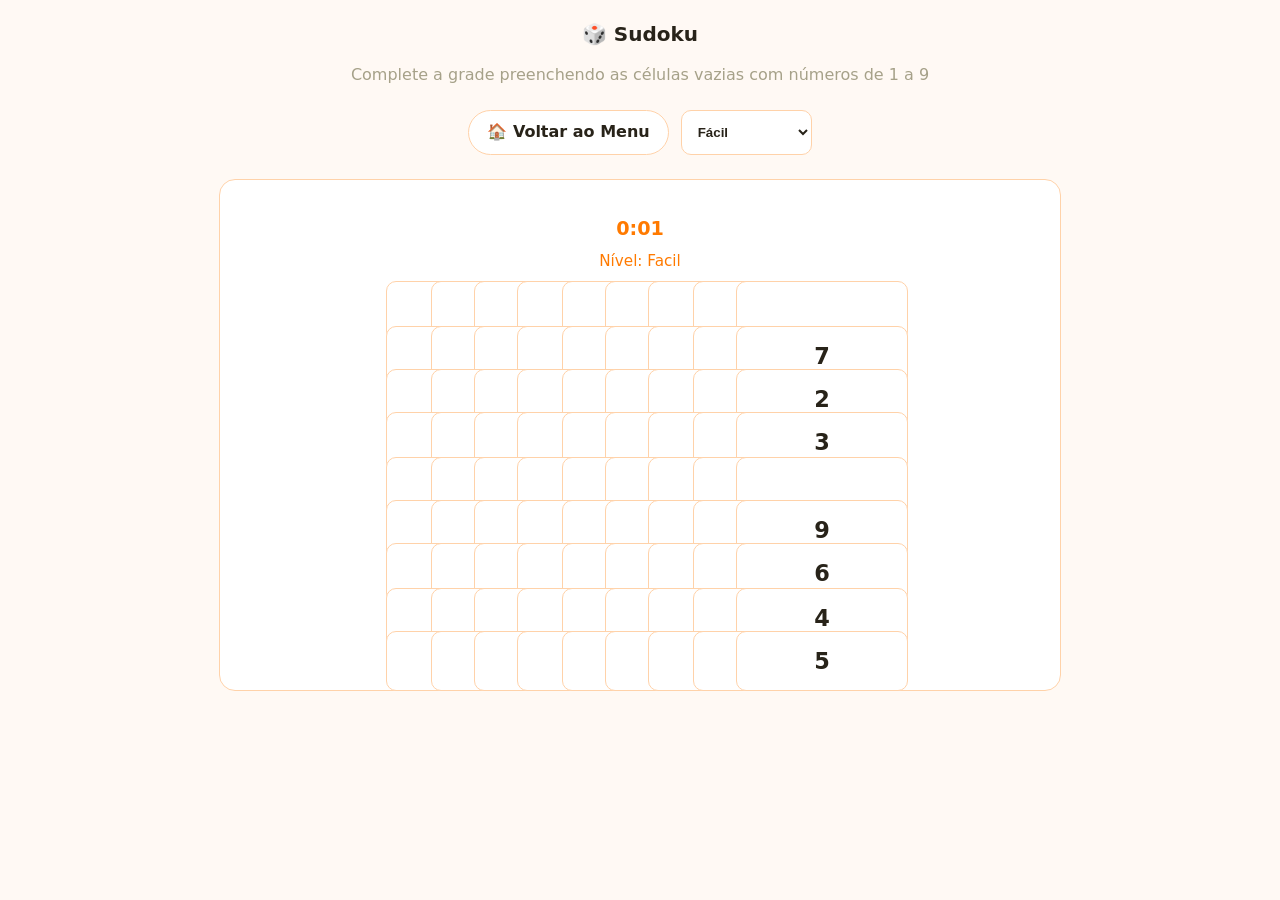
==== desafios.html @ 533d7e2a "Corrige Sudoku - grade agora aparece corretamente - Grade do Sudoku aparecendo agora - Inputs de pre" ====
<!DOCTYPE html>
<html lang="pt-BR">
<head>
<meta charset="utf-8">
<meta name="viewport" content="width=device-width, initial-scale=1, viewport-fit=cover">
<meta name="description" content="Desafios Supera: Sudoku.">
<link rel="icon" href="data:image/svg+xml,%3Csvg xmlns='http://www.w3.org/2000/svg' viewBox='0 0 100 100'%3E%3Ctext y='.9em' font-size='90'%3E%F0%9F%A7%AE%3C/text%3E%3C/svg%3E">
<title>Desafios Supera - Sudoku</title>
<link rel="stylesheet" href="css/style.css">
<style>
body { padding: 20px 10px; background: var(--bg); }
.header { max-width: 800px; margin: 0 auto 24px; text-align: center; }
.header h1 { margin-bottom: 8px; color: var(--ink); }
.header p { color: var(--mut); }
.nav-top { display:flex; justify-content:center; gap:12px; margin-bottom:24px; flex-wrap:wrap; }
.nav-top a, .nav-top button { padding:10px 18px; border-radius:999px; border:1px solid var(--line); background:var(--card); color:var(--ink); cursor:pointer; transition:all .2s; font-weight:600; text-decoration:none; }
.nav-top a.on, .nav-top button.on { background:var(--acc); color:#fff; border-color:var(--acc); box-shadow:0 4px 12px rgba(255,122,0,0.2); }
#desafio-container { max-width: 800px; margin: 0 auto; background:var(--card); border:1px solid var(--line); border-radius:16px; padding:20px; min-height:400px; position:relative; }
.sudoku-grid { display:grid; grid-template-columns:repeat(9, 1fr); gap:1px; background:var(--line); border:2px solid var(--line); margin:0 auto; width:378px; height:378px; }
.sudoku-cell { background:var(--card); display:flex; align-items:center; justify-content:center; }
.sudoku-cell.row-thick { border-bottom:2px solid var(--line); }
.sudoku-cell.col-thick { border-right:2px solid var(--line); }
.sudoku-cell:last-child { border:none; }
.sudoku-input { width:100%; height:100%; text-align:center; font-size:1.4rem; border:none; background:transparent; color:var(--ink); font-weight:700; outline:none; padding:0; margin:0; }
.sudoku-input:focus { background:rgba(255,122,0,0.1); }
.sudoku-input.correct { background:rgba(31,122,62,0.1); color:#1f7a3e; }
.sudoku-input.error { background:rgba(255,0,110,0.15); color:#ff006e; }
.desafio-controls { text-align:center; margin:20px 0; }
.desafio-controls .btn { margin:4px; }
.desafio-status { text-align:center; margin:16px 0; }
.desafio-msg { display:block; margin-top:8px; font-size:0.95rem; }
select { padding:8px 12px; border-radius:10px; border:1px solid var(--line); background:var(--card); color:var(--ink); font-weight:600; }
</style>
</head>
<body>
<div class="header">
  <h1>🎲 Sudoku</h1>
  <p>Complete a grade preenchendo as células vazias com números de 1 a 9</p>
</div>

<div class="nav-top">
  <a href="index.html" style="padding:10px 18px; border-radius:999px; border:1px solid var(--line); background:var(--card); color:var(--ink); text-decoration:none; font-weight:600;">🏠 Voltar ao Menu</a>
  <select id="sd-nivel-seletor">
    <option value="facil">Fácil</option>
    <option value="intermediario">Intermediário</option>
    <option value="dificil">Difícil</option>
    <option value="avancado">Avançado</option>
    <option value="expert">Expert</option>
  </select>
</div>

<div id="desafio-container">
  <div class="desafio-status">
    <span id="sd-tempo" style="font-size:1.2rem; font-weight:700; color:var(--acc);">0:00</span>
    <span id="sd-msg" class="desafio-msg" style="display:block; margin-top:8px;"></span>
  </div>
  <div id="sudoku-grid" class="sudoku-grid" style="display:none;"></div>
  <div class="desafio-controls" style="display:none;">
    <button class="btn" id="sd-verificar">✅ Verificar</button>
    <button class="btn" id="sd-dica">💡 Dica</button>
    <button class="btn" id="sd-reiniciar">🔄 Reiniciar</button>
  </div>
</div>

<script src="js/helpers.js"></script>
<script src="js/sudoku.js"></script>
<script>
(function() {
  const GRID_SIZE = 9;
  const CELL_SIZE = 42;
  const BOARD_SIZE = GRID_SIZE * CELL_SIZE;

  let currentGrid = [];
  let solutionGrid = [];
  let startTime = 0;
  let timerInterval = 0;
  let level = 'facil';
  let cells = [];

  function formatTime(seconds) {
    const m = Math.floor(seconds / 60);
    const s = seconds % 60;
    return m + ':' + s.toString().padStart(2, '0');
  }

  function startTimer() {
    startTime = Date.now();
    if (timerInterval) clearInterval(timerInterval);
    timerInterval = setInterval(() => {
      const elapsed = Math.floor((Date.now() - startTime) / 1000);
      document.getElementById('sd-tempo').textContent = formatTime(elapsed);
    }, 1000);
  }

  function stopTimer() {
    if (timerInterval) clearInterval(timerInterval);
  }

  function createGrid() {
    const container = document.getElementById('sudoku-grid');
    container.innerHTML = '';
    container.style.display = 'grid';

    for (let r = 0; r < GRID_SIZE; r++) {
      for (let c = 0; c < GRID_SIZE; c++) {
        const cell = document.createElement('div');
        cell.className = 'sudoku-cell' + (r % 3 === 0 ? ' row-thick' : '') + (c % 3 === 0 ? ' col-thick' : '');
        cell.style.width = CELL_SIZE + 'px';
        cell.style.height = CELL_SIZE + 'px';

        const input = document.createElement('input');
        input.type = 'text';
        input.maxLength = 1;
        input.inputMode = 'numeric';
        input.className = 'sudoku-input';
        input.dataset.row = r;
        input.dataset.col = c;

        input.addEventListener('input', function() {
          this.value = this.value.replace(/[^1-9]/g, '');
        });

        cell.appendChild(input);
        container.appendChild(cell);
        cells.push({ row: r, col: c, input, el: cell });
      }
    }
  }

  function newGame(nivel) {
    level = nivel;
    stopTimer();
    document.getElementById('sd-tempo').textContent = '0:00';
    document.getElementById('sd-msg').textContent = '';
    document.getElementById('sd-msg').style.color = 'var(--ink)';

    const puzzle = SudokuGenerator.generateSudoku(nivel);
    currentGrid = puzzle.grid;
    solutionGrid = puzzle.solution;

    cells = [];
    createGrid();
    startTimer();

    cells.forEach(cell => {
      const val = currentGrid[cell.row][cell.col];
      cell.input.value = val || '';
      cell.input.disabled = !!val;
      cell.input.classList.remove('error', 'correct');
    });

    document.getElementById('sd-msg').textContent = 'Nível: ' + nivel.charAt(0).toUpperCase() + nivel.slice(1);
    document.getElementById('sd-msg').style.color = 'var(--acc)';
  }

  function verify() {
    let emptyCount = 0;
    let errors = 0;
    let correct = 0;

    cells.forEach(cell => {
      const val = cell.input.value;
      if (!val) {
        emptyCount++;
        cell.input.classList.remove('error', 'correct');
        return;
      }

      const num = parseInt(val, 10);
      if (num < 1 || num > 9) {
        cell.input.classList.add('error');
        cell.input.classList.remove('correct');
        errors++;
        return;
      }

      if (num === solutionGrid[cell.row][cell.col]) {
        cell.input.classList.add('correct');
        cell.input.classList.remove('error');
        correct++;
      } else {
        cell.input.classList.add('error');
        cell.input.classList.remove('correct');
        errors++;
      }
    });

    if (emptyCount === 0 && errors === 0) {
      stopTimer();
      document.getElementById('sd-msg').textContent = '🎉 Parabéns! Você completou o Sudoku em ' + document.getElementById('sd-tempo').textContent + '!';
      document.getElementById('sd-msg').style.color = '#1f7a3e';
    } else if (errors > 0) {
      document.getElementById('sd-msg').textContent = errors + ' erro(s) encontrado(s). Continue tentando!';
      document.getElementById('sd-msg').style.color = '#ff006e';
    } else {
      document.getElementById('sd-msg').textContent = 'Ainda faltam ' + emptyCount + ' número(s).';
      document.getElementById('sd-msg').style.color = 'var(--acc)';
    }
  }

  function giveHint() {
    let found = false;
    for (const cell of cells) {
      const val = parseInt(cell.input.value, 10);
      if (!val || val !== solutionGrid[cell.row][cell.col]) {
        cell.input.value = solutionGrid[cell.row][cell.col];
        cell.input.classList.remove('error');
        cell.input.classList.add('correct');
        found = true;
        break;
      }
    }
    if (!found) {
      document.getElementById('sd-msg').textContent = 'Jogo completo!';
      document.getElementById('sd-msg').style.color = '#1f7a3e';
    } else {
      document.getElementById('sd-msg').textContent = '💡 Dica aplicada!';
      document.getElementById('sd-msg').style.color = 'var(--acc)';
    }
  }

  function restart() {
    newGame(level);
  }

  document.getElementById('sd-verificar').onclick = verify;
  document.getElementById('sd-dica').onclick = giveHint;
  document.getElementById('sd-reiniciar').onclick = restart;
  document.getElementById('sd-nivel-seletor').onchange = function(e) {
    newGame(e.target.value);
  };

  newGame('facil');
})();
</script>
</body>
</html>
---- css/style.css ----
/* Ferramentas Supera - Estilos Principais */

.logo-supera {
  position: fixed;
  top: 16px;
  right: 20px;
  height: 44px;
  width: auto;
  z-index: 1000;
  pointer-events: none;
  filter: drop-shadow(0 2px 4px rgba(0,0,0,0.15));
}
@media (max-width: 600px) {
  .logo-supera { height: 32px; top: 12px; right: 12px; }
}

:root {
  --bg: #fff9f4;
  --card: #fff;
  --ink: #282319;
  --mut: #a6a189;
  --line: #ffd2a9;
  --acc: #ff7a00;       /* SUPERA laranja principal */
  --acc-dark: #cc6300;
  --acc-light: #ffbe5b; /* SUPERA laranja claro */
  --dec: #fff4e3;
  --frame: #ffbe5b;
  --rod: #ffd2a9;
  --wood: #ffeace;
  --wood2: #eb9e33;
  --heav: #ff7a00;
  --heav2: #cc6300;
  box-sizing: border-box;
  padding-top: env(safe-area-inset-top, 0px);
  padding-bottom: env(safe-area-inset-bottom, 0px);
}

nav button,
.btn {
  background: var(--acc);
  color: #fff;
  border: none;
  border-radius: 999px;
  box-shadow: 0 2px 8px #ff7a0022;
  transition: background 0.2s, box-shadow 0.2s;
  font-weight: 600;
}
nav button.on,
.btn:active,
.btn:focus {
  background: var(--acc-dark);
  box-shadow: 0 4px 20px #ffbe5b33;
}
nav button:hover,
.btn:hover {
  background: var(--acc-light);
  color: var(--ink);
}

@media (prefers-color-scheme:dark){:root:not([data-theme="light"]){--bg:#1a1208;--card:#241a0e;--ink:#f5ede0;--mut:#b09a7a;--line:#3d2e1a;--acc:#ff7a00;--acc-dark:#cc6300;--acc-light:#ffbe5b;--dec:#2a1f0f;--frame:#ffbe5b;--rod:#7a5a30}}
:root[data-theme="dark"]{--bg:#1a1208;--card:#241a0e;--ink:#f5ede0;--mut:#b09a7a;--line:#3d2e1a;--acc:#ff7a00;--acc-dark:#cc6300;--acc-light:#ffbe5b;--dec:#2a1f0f;--frame:#ffbe5b;--rod:#7a5a30}
html{scroll-padding-top:env(safe-area-inset-top,0px)}
body{margin:0;background:var(--bg);color:var(--ink);font:16px/1.4 system-ui,-apple-system,"Segoe UI",Roboto,sans-serif}
main{max-width:1100px;margin:0 auto;padding:16px}
h1{font-size:1.25rem;margin:0 0 12px}
nav{display:flex;gap:8px;margin-bottom:14px;position:sticky;top:0;background:var(--bg);padding:10px 0;z-index:999;border-bottom:1px solid var(--line);flex-wrap:wrap}
button,input{font:inherit}
button{touch-action:manipulation;user-select:none;-webkit-user-select:none}
nav button{padding:10px 18px;border-radius:999px;border:1px solid var(--line);background:var(--card);color:var(--ink);cursor:pointer;font-weight:600}
nav button.on,
.chips button.on,
.btn.on,
.btn:active,
.btn:focus {
  background: var(--acc-dark) !important;
  border-color: var(--acc-dark) !important;
  color: #fff !important;
  box-shadow: 0 4px 20px #ffbe5b33;
}

.bar{display:flex;flex-wrap:wrap;gap:8px;align-items:center;margin-bottom:10px}
.btn{padding:8px 14px;border-radius:10px;border:1px solid var(--line);background:var(--card);color:var(--ink);cursor:pointer}
.btn:hover{border-color:var(--acc)}
.hint{color:var(--mut);font-size:.9rem;margin:8px 0 0}
svg{display:block;width:100%}
.wrap{position:relative}
#tg{height:clamp(340px,62vh,720px);color:var(--ink);background:var(--dec);border:1px solid var(--line);border-radius:14px;touch-action:none;user-select:none;-webkit-user-select:none}
.zoom{position:absolute;right:10px;bottom:10px;display:flex;flex-direction:column;gap:6px}
.zoom button{width:44px;height:44px;border-radius:12px;border:1px solid var(--line);background:var(--card);color:var(--ink);font-size:1.3rem;cursor:pointer;opacity:.94}
.pc{cursor:grab;stroke:rgba(0,0,0,.45);stroke-width:1.5;stroke-linejoin:round;transition:filter .15s ease}
.pc.sel{stroke:var(--ink);stroke-width:4;filter:drop-shadow(0 4px 8px rgba(0,0,0,0.2))}

/* Alça de Giro (Bolinha) no Tangram */
.tg-rot-stem{stroke:var(--acc);stroke-width:2.5;stroke-dasharray:4 3;pointer-events:none}
.tg-rot-hit{cursor:grab;fill:transparent;touch-action:none}
.tg-rot-hit:active{cursor:grabbing}
.tg-rot-knob{fill:var(--acc);stroke:#ffffff;stroke-width:3;pointer-events:none;filter:drop-shadow(0 2px 5px rgba(0,0,0,0.35))}
.tg-rot-icon{fill:#ffffff;font-size:13px;font-weight:700;text-anchor:middle;pointer-events:none;user-select:none}
.tg-snap-indicator{fill:#ff7a00;stroke:#ffffff;stroke-width:2.5;pointer-events:none;filter:drop-shadow(0 0 6px #ff7a00);transition:opacity 0.2s}

/* Silhueta / Contorno Guia do Tangram */
.tg-silhouette{fill:rgba(0,0,0,0.06);stroke:var(--line);stroke-width:2;stroke-dasharray:6 5;pointer-events:none;transition:fill .3s, stroke .3s}
.tg-silhouette.complete{fill:rgba(31,122,62,0.18);stroke:#1f7a3e;stroke-width:3;stroke-dasharray:none}

/* Mensagem de Conclusão da Figura */
.tg-win-toast{position:absolute;bottom:16px;left:50%;transform:translateX(-50%);background:#1f7a3e;color:#ffffff;padding:10px 20px;border-radius:999px;font-weight:700;font-size:1rem;box-shadow:0 6px 18px rgba(0,0,0,0.25);z-index:20;display:flex;align-items:center;gap:8px;animation:tgFadeUp .3s ease-out;pointer-events:none}
@keyframes tgFadeUp{from{opacity:0;transform:translate(-50%,15px)}to{opacity:1;transform:translate(-50%,0)}}

/* Paleta Flutuante de Cores por Peça */
.tg-palette{position:absolute;top:12px;left:12px;background:var(--card);border:1px solid var(--line);border-radius:999px;padding:6px 12px;display:flex;align-items:center;gap:6px;box-shadow:0 4px 14px rgba(0,0,0,0.15);z-index:10;max-width:calc(100% - 70px);overflow-x:auto;-webkit-overflow-scrolling:touch}
.tg-color-btn{width:24px;height:24px;border-radius:50%;border:2px solid #ffffff;box-shadow:0 0 0 1px rgba(0,0,0,0.25);cursor:pointer;padding:0;flex-shrink:0;transition:transform .15s}
.tg-color-btn:hover{transform:scale(1.2)}
.tg-color-btn.active{box-shadow:0 0 0 2.5px var(--acc);transform:scale(1.15)}
.tg-color-input-wrap{position:relative;width:24px;height:24px;border-radius:50%;overflow:hidden;border:2px solid #ffffff;box-shadow:0 0 0 1px rgba(0,0,0,0.25);flex-shrink:0;cursor:pointer;background:conic-gradient(red,yellow,lime,aqua,blue,magenta,red)}
.tg-color-input{position:absolute;top:-10px;left:-10px;width:50px;height:50px;opacity:0;cursor:pointer}
input[type=text]{padding:8px 10px;border-radius:10px;border:1px solid var(--line);background:var(--card);color:var(--ink);width:150px}
.tot{margin-left:auto;font-size:1.1rem}
.tot b{font-size:1.6rem;color:var(--acc)}
#sb, #sb-solver{background:var(--card);border:1px solid var(--line);border-radius:14px;height:auto}
.fr{fill:var(--card);stroke:var(--frame);stroke-width:8}
.dc{fill:var(--dec)}
.rod{stroke:var(--rod);stroke-width:4}
.br{fill:var(--frame)}
.bead{cursor:pointer;transition:transform .45s cubic-bezier(0.25, 1, 0.5, 1)}
.bead path{fill:var(--wood);stroke:var(--wood2);stroke-width:2;stroke-linejoin:round}
.bead.h path{fill:var(--heav);stroke:var(--heav2)}
.dg{font:700 28px system-ui,sans-serif;fill:#ff7a00 !important}
.dg.z{fill:var(--mut) !important;opacity:.5}
.md{font:700 20px system-ui,sans-serif;fill:#ff7a00 !important}
.vl{font:13px system-ui,sans-serif;fill:var(--ink)}
.lb{font:10px system-ui,sans-serif;fill:var(--mut)}
nav{flex-wrap:wrap}
.chips{display:flex;flex-wrap:wrap;gap:6px;margin-bottom:12px}
.chips button{padding:8px 12px;border-radius:999px;border:1px solid var(--line);background:var(--card);color:var(--ink);font-size:.85rem;cursor:pointer}
.chips button.on{background:var(--acc);border-color:var(--acc);color:#fff}
.rule{background:var(--card);border:1px solid var(--line);border-radius:14px;padding:12px 14px;margin-bottom:12px;font-size:.95rem}
#lb{background:var(--card);border:1px solid var(--line);border-radius:14px;height:auto;margin:0 auto}
.step{margin:12px 0;padding:12px 14px;border-left:4px solid var(--acc);background:var(--card);border-radius:8px;min-height:3.2em}
.hl{fill:var(--acc);fill-opacity:.16;opacity:0;transition:opacity .25s}
.ml{font:10px system-ui,sans-serif;fill:var(--mut)}
#fg{transition:transform .35s ease,opacity .25s}
.fb{display:none;margin-top:10px;padding:10px 14px;border-radius:10px}
.fb.ok{display:block;background:#1f7a3e22;border:1px solid #1f7a3e}
.fb.no{display:block;background:#c0392b22;border:1px solid #c0392b}
.drawer-container { margin-bottom: 14px; }
.drawer-toggle {
  width: 100%;
  text-align: left;
  background: var(--card);
  border: 1px solid var(--line);
  padding: 12px 16px;
  font-weight: 600;
  border-radius: 12px;
  display: flex;
  justify-content: space-between;
  align-items: center;
  cursor: pointer;
  color: var(--ink);
}
.drawer-toggle:hover { border-color: var(--acc); }
.drawer-content {
  margin-top: 8px;
  padding: 12px;
  background: var(--card);
  border: 1px solid var(--line);
  border-radius: 12px;
  box-shadow: 0 4px 12px rgba(0,0,0,0.05);
}

/* Resolver Conta */
.solver-layout {
  display: grid;
  grid-template-columns: 1fr 280px;
  gap: 16px;
  margin-top: 14px;
}
@media (max-width: 850px) {
  .solver-layout { grid-template-columns: 1fr; }
}
.panel-conta {
  background: var(--card);
  border: 1px solid var(--line);
  border-radius: 14px;
  padding: 14px;
  box-shadow: 0 2px 8px rgba(0,0,0,0.04);
}
.tag-badge {
  display: inline-block;
  padding: 4px 10px;
  border-radius: 999px;
  background: var(--dec);
  color: var(--acc-dark);
  border: 1px solid var(--line);
  font-size: 0.82rem;
  font-weight: 600;
  margin-right: 4px;
  margin-bottom: 4px;
}
.tag-badge.active {
  background: var(--acc);
  color: #fff;
  border-color: var(--acc);
}

/* Termos da conta visual no painel */
.termo-conta {
  display: inline-block;
  transition: all 0.25s ease;
  padding: 2px 4px;
  border-radius: 4px;
}
.termo-conta.done {
  text-decoration: line-through;
  opacity: 0.35;
  color: var(--mut) !important;
}
.termo-conta.current {
  background: var(--dec);
  border: 1px solid var(--acc);
  color: var(--acc-dark);
  border-radius: 6px;
}
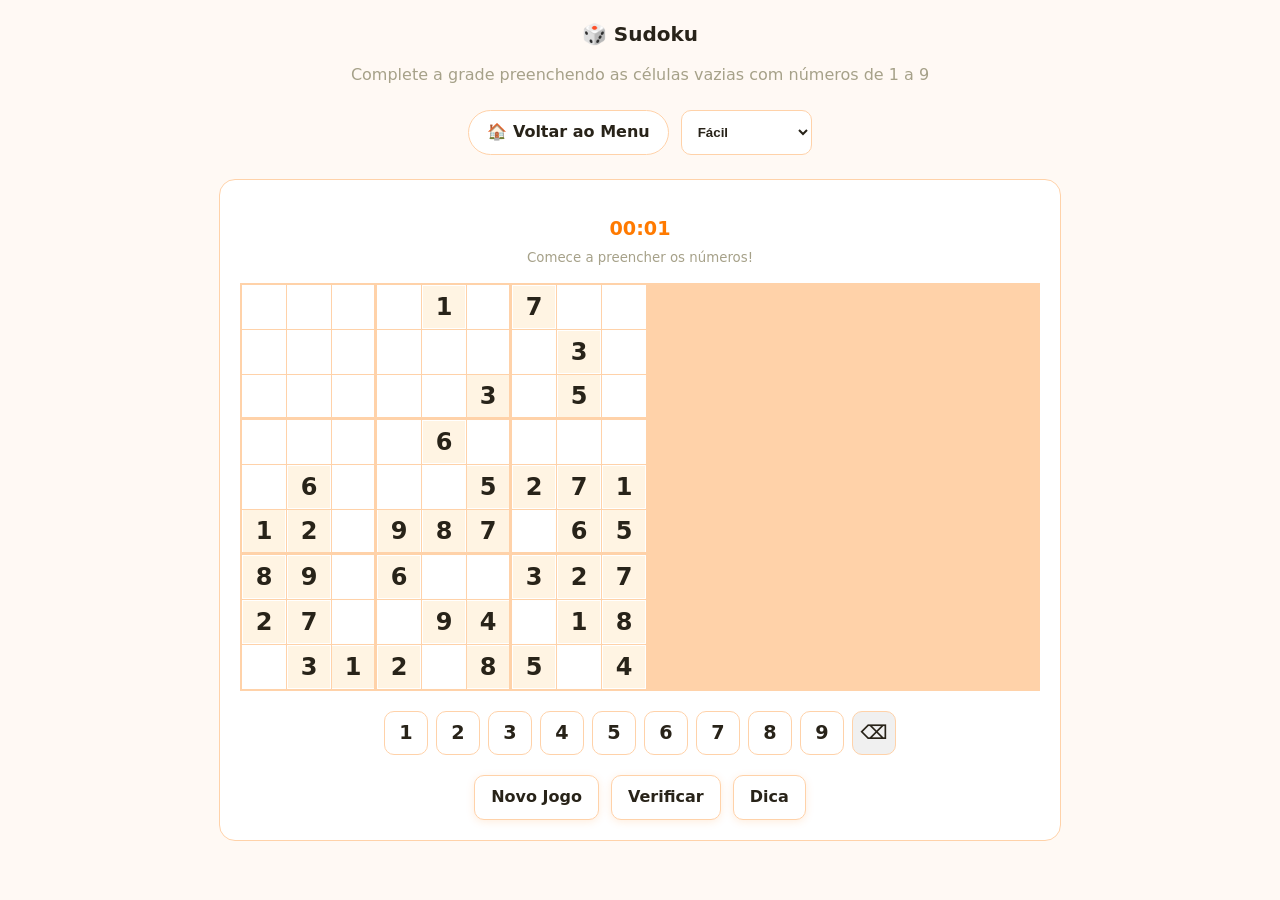
==== commit 5d1f4617: "Sudoku completo com numpad e seleção de nível - Grid 9x9 com separação visual das subgrids 3x3 - Num" ====
--- a/desafios.html
+++ b/desafios.html
@@ -8,28 +8,33 @@
 <title>Desafios Supera - Sudoku</title>
 <link rel="stylesheet" href="css/style.css">
 <style>
-body { padding: 20px 10px; background: var(--bg); }
+body { padding: 20px 10px; background: var(--bg); font-family: system-ui, sans-serif; }
 .header { max-width: 800px; margin: 0 auto 24px; text-align: center; }
 .header h1 { margin-bottom: 8px; color: var(--ink); }
 .header p { color: var(--mut); }
 .nav-top { display:flex; justify-content:center; gap:12px; margin-bottom:24px; flex-wrap:wrap; }
-.nav-top a, .nav-top button { padding:10px 18px; border-radius:999px; border:1px solid var(--line); background:var(--card); color:var(--ink); cursor:pointer; transition:all .2s; font-weight:600; text-decoration:none; }
-.nav-top a.on, .nav-top button.on { background:var(--acc); color:#fff; border-color:var(--acc); box-shadow:0 4px 12px rgba(255,122,0,0.2); }
-#desafio-container { max-width: 800px; margin: 0 auto; background:var(--card); border:1px solid var(--line); border-radius:16px; padding:20px; min-height:400px; position:relative; }
-.sudoku-grid { display:grid; grid-template-columns:repeat(9, 1fr); gap:1px; background:var(--line); border:2px solid var(--line); margin:0 auto; width:378px; height:378px; }
-.sudoku-cell { background:var(--card); display:flex; align-items:center; justify-content:center; }
-.sudoku-cell.row-thick { border-bottom:2px solid var(--line); }
-.sudoku-cell.col-thick { border-right:2px solid var(--line); }
-.sudoku-cell:last-child { border:none; }
-.sudoku-input { width:100%; height:100%; text-align:center; font-size:1.4rem; border:none; background:transparent; color:var(--ink); font-weight:700; outline:none; padding:0; margin:0; }
+.nav-top a { padding:10px 18px; border-radius:999px; border:1px solid var(--line); background:var(--card); color:var(--ink); text-decoration:none; font-weight:600; }
+#desafio-container { max-width: 800px; margin: 0 auto; background:var(--card); border:1px solid var(--line); border-radius:16px; padding:20px; }
+#sudoku-container { text-align:center; }
+.sudoku-grid { display:grid; grid-template-columns:repeat(9, 44px); grid-template-rows:repeat(9, 44px); gap:1px; background:var(--line); border:2px solid var(--line); margin:0 auto 20px; }
+.sudoku-cell { background:var(--card); display:flex; align-items:center; justify-content:center; position:relative; }
+.sudoku-cell.thick-right { border-right:2px solid var(--line); }
+.sudoku-cell.thick-bottom { border-bottom:2px solid var(--line); }
+.sudoku-input { width:42px; height:42px; text-align:center; font-size:1.5rem; border:none; background:transparent; color:var(--ink); font-weight:600; padding:0; margin:0; outline:none; }
+.sudoku-input.fixed { color:var(--ink); font-weight:700; background:var(--dec); }
 .sudoku-input:focus { background:rgba(255,122,0,0.1); }
-.sudoku-input.correct { background:rgba(31,122,62,0.1); color:#1f7a3e; }
+.sudoku-input.correct { background:rgba(31,122,62,0.15); color:#1f7a3e; }
 .sudoku-input.error { background:rgba(255,0,110,0.15); color:#ff006e; }
-.desafio-controls { text-align:center; margin:20px 0; }
-.desafio-controls .btn { margin:4px; }
-.desafio-status { text-align:center; margin:16px 0; }
-.desafio-msg { display:block; margin-top:8px; font-size:0.95rem; }
-select { padding:8px 12px; border-radius:10px; border:1px solid var(--line); background:var(--card); color:var(--ink); font-weight:600; }
+.numpad { display:flex; justify-content:center; flex-wrap:wrap; gap:8px; margin-bottom:20px; }
+.numpad button { width:44px; height:44px; border-radius:10px; border:1px solid var(--line); background:var(--card); color:var(--ink); font-size:1.2rem; font-weight:700; cursor:pointer; }
+.numpad button:hover { background:var(--dec); }
+.numpad button.selected { background:var(--acc); color:#fff; }
+.controls { display:flex; justify-content:center; gap:12px; flex-wrap:wrap; margin-top:16px; }
+.controls .btn { padding:10px 16px; }
+.status { text-align:center; margin:16px 0; }
+.status span { font-size:1.2rem; font-weight:700; color:var(--acc); }
+.status small { display:block; margin-top:6px; color:var(--mut); }
+#niveis { padding:8px 12px; border-radius:10px; border:1px solid var(--line); background:var(--card); color:var(--ink); font-weight:600; }
 </style>
 </head>
 <body>
@@ -40,7 +45,7 @@
 
 <div class="nav-top">
   <a href="index.html" style="padding:10px 18px; border-radius:999px; border:1px solid var(--line); background:var(--card); color:var(--ink); text-decoration:none; font-weight:600;">🏠 Voltar ao Menu</a>
-  <select id="sd-nivel-seletor">
+  <select id="niveis">
     <option value="facil">Fácil</option>
     <option value="intermediario">Intermediário</option>
     <option value="dificil">Difícil</option>
@@ -50,15 +55,29 @@
 </div>
 
 <div id="desafio-container">
-  <div class="desafio-status">
-    <span id="sd-tempo" style="font-size:1.2rem; font-weight:700; color:var(--acc);">0:00</span>
-    <span id="sd-msg" class="desafio-msg" style="display:block; margin-top:8px;"></span>
-  </div>
-  <div id="sudoku-grid" class="sudoku-grid" style="display:none;"></div>
-  <div class="desafio-controls" style="display:none;">
-    <button class="btn" id="sd-verificar">✅ Verificar</button>
-    <button class="btn" id="sd-dica">💡 Dica</button>
-    <button class="btn" id="sd-reiniciar">🔄 Reiniciar</button>
+  <div id="sudoku-container">
+    <div id="timer" class="status">
+      <span id="tempo">00:00</span>
+      <small id="status-msg">Selecione um nível e clique em Novo Jogo</small>
+    </div>
+    <div id="sudoku-grid" class="sudoku-grid"></div>
+    <div class="numpad" id="numpad">
+      <button data-num="1">1</button>
+      <button data-num="2">2</button>
+      <button data-num="3">3</button>
+      <button data-num="4">4</button>
+      <button data-num="5">5</button>
+      <button data-num="6">6</button>
+      <button data-num="7">7</button>
+      <button data-num="8">8</button>
+      <button data-num="9">9</button>
+      <button data-num="0" style="background:#f0f0f0;">⌫</button>
+    </div>
+    <div class="controls">
+      <button class="btn" id="btn-novo">Novo Jogo</button>
+      <button class="btn" id="btn-verificar">Verificar</button>
+      <button class="btn" id="btn-dica">Dica</button>
+    </div>
   </div>
 </div>
 
@@ -67,28 +86,32 @@
 <script>
 (function() {
   const GRID_SIZE = 9;
-  const CELL_SIZE = 42;
-  const BOARD_SIZE = GRID_SIZE * CELL_SIZE;
-
-  let currentGrid = [];
-  let solutionGrid = [];
-  let startTime = 0;
-  let timerInterval = 0;
-  let level = 'facil';
-  let cells = [];
-
-  function formatTime(seconds) {
-    const m = Math.floor(seconds / 60);
-    const s = seconds % 60;
-    return m + ':' + s.toString().padStart(2, '0');
+  const CELL_SIZE = 44;
+
+  let gridData = [];
+  let solutionData = [];
+  let selectedCell = null;
+  let timerInterval = null;
+  let seconds = 0;
+  let currentLevel = 'facil';
+
+  const gridEl = document.getElementById('sudoku-grid');
+  const tempoEl = document.getElementById('tempo');
+  const statusMsg = document.getElementById('status-msg');
+
+  function formatTime(sec) {
+    const m = Math.floor(sec / 60).toString().padStart(2, '0');
+    const s = (sec % 60).toString().padStart(2, '0');
+    return m + ':' + s;
   }
 
   function startTimer() {
-    startTime = Date.now();
     if (timerInterval) clearInterval(timerInterval);
+    seconds = 0;
+    tempoEl.textContent = '00:00';
     timerInterval = setInterval(() => {
-      const elapsed = Math.floor((Date.now() - startTime) / 1000);
-      document.getElementById('sd-tempo').textContent = formatTime(elapsed);
+      seconds++;
+      tempoEl.textContent = formatTime(seconds);
     }, 1000);
   }
 
@@ -97,140 +120,159 @@
   }
 
   function createGrid() {
-    const container = document.getElementById('sudoku-grid');
-    container.innerHTML = '';
-    container.style.display = 'grid';
-
-    for (let r = 0; r < GRID_SIZE; r++) {
+    gridEl.innerHTML = '';
+    gridData = [];
+
+    for (let r = 0; r < GRID_SIZE; r++) {
+      const row = [];
       for (let c = 0; c < GRID_SIZE; c++) {
         const cell = document.createElement('div');
-        cell.className = 'sudoku-cell' + (r % 3 === 0 ? ' row-thick' : '') + (c % 3 === 0 ? ' col-thick' : '');
-        cell.style.width = CELL_SIZE + 'px';
-        cell.style.height = CELL_SIZE + 'px';
+        cell.className = 'sudoku-cell';
+        if ((c + 1) % 3 === 0 && c < 8) cell.classList.add('thick-right');
+        if ((r + 1) % 3 === 0 && r < 8) cell.classList.add('thick-bottom');
 
         const input = document.createElement('input');
-        input.type = 'text';
-        input.maxLength = 1;
-        input.inputMode = 'numeric';
         input.className = 'sudoku-input';
         input.dataset.row = r;
         input.dataset.col = c;
 
-        input.addEventListener('input', function() {
-          this.value = this.value.replace(/[^1-9]/g, '');
+        input.addEventListener('focus', () => {
+          if (selectedCell) selectedCell.input.classList.remove('selected');
+          selectedCell = { input, r, c };
+          input.classList.add('selected');
         });
 
+        input.addEventListener('click', () => {
+          if (selectedCell) selectedCell.input.classList.remove('selected');
+          selectedCell = { input, r, c };
+          input.classList.add('selected');
+        });
+
+        input.addEventListener('keydown', (e) => {
+          if (e.key >= '1' && e.key <= '9') {
+            e.preventDefault();
+            input.value = e.key;
+            input.classList.remove('correct', 'error');
+          } else if (e.key === 'Backspace' || e.key === 'Delete') {
+            e.preventDefault();
+            input.value = '';
+            input.classList.remove('correct', 'error');
+          }
+        });
+
         cell.appendChild(input);
-        container.appendChild(cell);
-        cells.push({ row: r, col: c, input, el: cell });
-      }
-    }
-  }
-
-  function newGame(nivel) {
-    level = nivel;
+        gridEl.appendChild(cell);
+        row.push({ input, fixed: false });
+      }
+      gridData.push(row);
+    }
+  }
+
+  function novoJogo(nivel) {
     stopTimer();
-    document.getElementById('sd-tempo').textContent = '0:00';
-    document.getElementById('sd-msg').textContent = '';
-    document.getElementById('sd-msg').style.color = 'var(--ink)';
+    currentLevel = nivel;
 
     const puzzle = SudokuGenerator.generateSudoku(nivel);
-    currentGrid = puzzle.grid;
-    solutionGrid = puzzle.solution;
-
-    cells = [];
+    gridData = [];
+    solutionData = puzzle.solution;
+
+    const niveis = { facil: 'Fácil', intermediario: 'Intermediário', dificil: 'Difícil', avancado: 'Avançado', expert: 'Expert' };
+    statusMsg.textContent = 'Nível: ' + niveis[nivel];
+
     createGrid();
     startTimer();
 
-    cells.forEach(cell => {
-      const val = currentGrid[cell.row][cell.col];
-      cell.input.value = val || '';
-      cell.input.disabled = !!val;
-      cell.input.classList.remove('error', 'correct');
-    });
-
-    document.getElementById('sd-msg').textContent = 'Nível: ' + nivel.charAt(0).toUpperCase() + nivel.slice(1);
-    document.getElementById('sd-msg').style.color = 'var(--acc)';
-  }
-
-  function verify() {
-    let emptyCount = 0;
+    for (let r = 0; r < GRID_SIZE; r++) {
+      for (let c = 0; c < GRID_SIZE; c++) {
+        const val = puzzle.grid[r][c];
+        if (val !== 0) {
+          gridData[r][c].input.value = val;
+          gridData[r][c].input.classList.add('fixed');
+          gridData[r][c].fixed = true;
+        }
+      }
+    }
+
+    statusMsg.textContent = 'Comece a preencher os números!';
+  }
+
+  function verificar() {
+    let empty = 0;
     let errors = 0;
     let correct = 0;
 
-    cells.forEach(cell => {
-      const val = cell.input.value;
-      if (!val) {
-        emptyCount++;
-        cell.input.classList.remove('error', 'correct');
-        return;
-      }
-
-      const num = parseInt(val, 10);
-      if (num < 1 || num > 9) {
-        cell.input.classList.add('error');
-        cell.input.classList.remove('correct');
-        errors++;
-        return;
-      }
-
-      if (num === solutionGrid[cell.row][cell.col]) {
-        cell.input.classList.add('correct');
-        cell.input.classList.remove('error');
-        correct++;
-      } else {
-        cell.input.classList.add('error');
-        cell.input.classList.remove('correct');
-        errors++;
-      }
-    });
-
-    if (emptyCount === 0 && errors === 0) {
+    for (let r = 0; r < GRID_SIZE; r++) {
+      for (let c = 0; c < GRID_SIZE; c++) {
+        const val = parseInt(gridData[r][c].input.value);
+        if (!val) {
+          empty++;
+          gridData[r][c].input.classList.remove('correct', 'error');
+        } else if (val === solutionData[r][c]) {
+          correct++;
+          gridData[r][c].input.classList.add('correct');
+          gridData[r][c].input.classList.remove('error');
+        } else {
+          errors++;
+          gridData[r][c].input.classList.add('error');
+          gridData[r][c].input.classList.remove('correct');
+        }
+      }
+    }
+
+    if (empty === 0 && errors === 0) {
       stopTimer();
-      document.getElementById('sd-msg').textContent = '🎉 Parabéns! Você completou o Sudoku em ' + document.getElementById('sd-tempo').textContent + '!';
-      document.getElementById('sd-msg').style.color = '#1f7a3e';
+      statusMsg.textContent = '🎉 Parabéns! Sudoku completo em ' + formatTime(seconds) + '!';
     } else if (errors > 0) {
-      document.getElementById('sd-msg').textContent = errors + ' erro(s) encontrado(s). Continue tentando!';
-      document.getElementById('sd-msg').style.color = '#ff006e';
+      statusMsg.textContent = errors + ' erro(s) encontrado(s). Continue tentando!';
     } else {
-      document.getElementById('sd-msg').textContent = 'Ainda faltam ' + emptyCount + ' número(s).';
-      document.getElementById('sd-msg').style.color = 'var(--acc)';
-    }
-  }
-
-  function giveHint() {
-    let found = false;
-    for (const cell of cells) {
-      const val = parseInt(cell.input.value, 10);
-      if (!val || val !== solutionGrid[cell.row][cell.col]) {
-        cell.input.value = solutionGrid[cell.row][cell.col];
-        cell.input.classList.remove('error');
-        cell.input.classList.add('correct');
-        found = true;
-        break;
-      }
-    }
-    if (!found) {
-      document.getElementById('sd-msg').textContent = 'Jogo completo!';
-      document.getElementById('sd-msg').style.color = '#1f7a3e';
+      statusMsg.textContent = correct + ' acertos. ' + empty + ' células vazias.';
+    }
+  }
+
+  function dica() {
+    for (let r = 0; r < GRID_SIZE; r++) {
+      for (let c = 0; c < GRID_SIZE; c++) {
+        if (!gridData[r][c].fixed && !gridData[r][c].input.value) {
+          gridData[r][c].input.value = solutionData[r][c];
+          gridData[r][c].input.classList.add('correct');
+          gridData[r][c].input.classList.remove('error');
+          statusMsg.textContent = 'Dica: célula [' + (r+1) + ',' + (c+1) + '] = ' + solutionData[r][c];
+          return;
+        }
+      }
+    }
+    statusMsg.textContent = 'Jogo completo!';
+  }
+
+  // Eventos
+  document.getElementById('niveis').addEventListener('change', (e) => {
+    novoJogo(e.target.value);
+  });
+
+  document.getElementById('btn-novo').addEventListener('click', () => {
+    novoJogo(currentLevel);
+  });
+
+  document.getElementById('btn-verificar').addEventListener('click', verificar);
+  document.getElementById('btn-dica').addEventListener('click', dica);
+
+  // Numpad
+  document.getElementById('numpad').addEventListener('click', (e) => {
+    if (e.target.tagName !== 'BUTTON') return;
+    if (!selectedCell) return;
+
+    const num = e.target.dataset.num;
+    if (num === '0') {
+      selectedCell.input.value = '';
+      selectedCell.input.classList.remove('correct', 'error');
     } else {
-      document.getElementById('sd-msg').textContent = '💡 Dica aplicada!';
-      document.getElementById('sd-msg').style.color = 'var(--acc)';
-    }
-  }
-
-  function restart() {
-    newGame(level);
-  }
-
-  document.getElementById('sd-verificar').onclick = verify;
-  document.getElementById('sd-dica').onclick = giveHint;
-  document.getElementById('sd-reiniciar').onclick = restart;
-  document.getElementById('sd-nivel-seletor').onchange = function(e) {
-    newGame(e.target.value);
-  };
-
-  newGame('facil');
+      selectedCell.input.value = num;
+      selectedCell.input.classList.remove('correct', 'error');
+    }
+  });
+
+  // Iniciar com nível Fácil
+  novoJogo('facil');
 })();
 </script>
 </body>
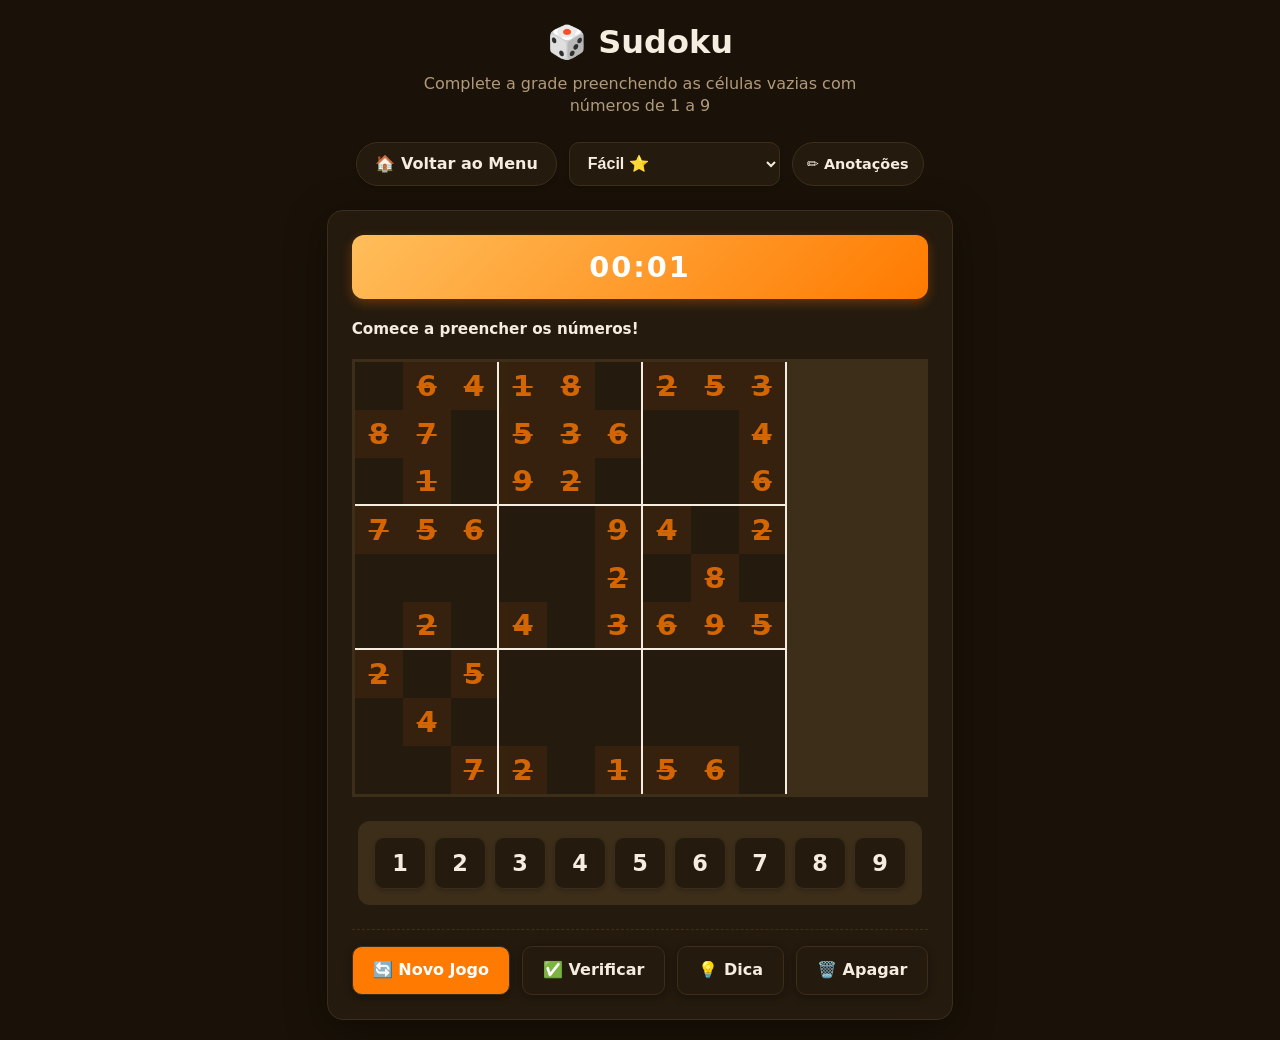
==== commit b9590d89: "Corrige layout do Sudoku - Centralização correta sem esticar laterais - Divisão de quadrantes mais v" ====
--- a/desafios.html
+++ b/desafios.html
@@ -8,33 +8,50 @@
 <title>Desafios Supera - Sudoku</title>
 <link rel="stylesheet" href="css/style.css">
 <style>
-body { padding: 20px 10px; background: var(--bg); font-family: system-ui, sans-serif; }
-.header { max-width: 800px; margin: 0 auto 24px; text-align: center; }
-.header h1 { margin-bottom: 8px; color: var(--ink); }
-.header p { color: var(--mut); }
+:root { --bg: #1a1208; --card: #241a0e; --ink: #f5ede0; --mut: #b09a7a; --line: #3d2e1a; --acc: #ff7a00; --acc-dark: #cc6300; --acc-light: #ffbe5b; --dec: #2a1f0f; }
+body { padding: 20px 10px; background: var(--bg); font-family: system-ui, sans-serif; color: var(--ink); text-align: center; }
+.header { margin: 0 auto 24px; }
+.header h1 { margin-bottom: 8px; color: var(--ink); font-size: 2rem; }
+.header p { color: var(--mut); max-width: 500px; margin: 0 auto; }
 .nav-top { display:flex; justify-content:center; gap:12px; margin-bottom:24px; flex-wrap:wrap; }
-.nav-top a { padding:10px 18px; border-radius:999px; border:1px solid var(--line); background:var(--card); color:var(--ink); text-decoration:none; font-weight:600; }
-#desafio-container { max-width: 800px; margin: 0 auto; background:var(--card); border:1px solid var(--line); border-radius:16px; padding:20px; }
-#sudoku-container { text-align:center; }
-.sudoku-grid { display:grid; grid-template-columns:repeat(9, 44px); grid-template-rows:repeat(9, 44px); gap:1px; background:var(--line); border:2px solid var(--line); margin:0 auto 20px; }
+.nav-top a { padding:10px 18px; border-radius:999px; border:1px solid var(--line); background:var(--card); color:var(--ink); text-decoration:none; font-weight:600; box-shadow:0 2px 4px rgba(0,0,0,0.2); }
+.nav-top a:hover { border-color:var(--acc); }
+#desafio-container { width: fit-content; margin: 0 auto; background:var(--card); border:1px solid var(--line); border-radius:16px; padding:24px; box-shadow:0 10px 40px rgba(0,0,0,0.4); }
+#sudoku-container { text-align:center; display:inline-block; }
+.timer-container { background:linear-gradient(135deg, var(--acc-light) 0%, var(--acc) 100%); color:#fff; padding:12px 24px; border-radius:12px; margin-bottom:20px; box-shadow:0 4px 12px rgba(255,122,0,0.3); }
+#tempo { font-size:1.8rem; font-weight:800; letter-spacing:2px; }
+.status-bar { display:flex; justify-content:space-between; align-items:center; margin:20px 0 16px; flex-wrap:wrap; gap:12px; }
+.status-msg { color:var(--ink); font-weight:600; font-size:0.95rem; min-height:24px; }
+.niveis-select { padding:10px 14px; border-radius:10px; border:1px solid var(--line); background:var(--card); color:var(--ink); font-weight:600; font-size:1rem; box-shadow:0 2px 4px rgba(0,0,0,0.2); }
+#sudoku-grid { display:grid; grid-template-columns:repeat(9, 48px); grid-template-rows:repeat(9, 48px); background:var(--line); border:3px solid var(--line); margin:0 auto 24px; position: relative; }
 .sudoku-cell { background:var(--card); display:flex; align-items:center; justify-content:center; position:relative; }
-.sudoku-cell.thick-right { border-right:2px solid var(--line); }
-.sudoku-cell.thick-bottom { border-bottom:2px solid var(--line); }
-.sudoku-input { width:42px; height:42px; text-align:center; font-size:1.5rem; border:none; background:transparent; color:var(--ink); font-weight:600; padding:0; margin:0; outline:none; }
-.sudoku-input.fixed { color:var(--ink); font-weight:700; background:var(--dec); }
-.sudoku-input:focus { background:rgba(255,122,0,0.1); }
-.sudoku-input.correct { background:rgba(31,122,62,0.15); color:#1f7a3e; }
-.sudoku-input.error { background:rgba(255,0,110,0.15); color:#ff006e; }
-.numpad { display:flex; justify-content:center; flex-wrap:wrap; gap:8px; margin-bottom:20px; }
-.numpad button { width:44px; height:44px; border-radius:10px; border:1px solid var(--line); background:var(--card); color:var(--ink); font-size:1.2rem; font-weight:700; cursor:pointer; }
-.numpad button:hover { background:var(--dec); }
-.numpad button.selected { background:var(--acc); color:#fff; }
-.controls { display:flex; justify-content:center; gap:12px; flex-wrap:wrap; margin-top:16px; }
-.controls .btn { padding:10px 16px; }
-.status { text-align:center; margin:16px 0; }
-.status span { font-size:1.2rem; font-weight:700; color:var(--acc); }
-.status small { display:block; margin-top:6px; color:var(--mut); }
-#niveis { padding:8px 12px; border-radius:10px; border:1px solid var(--line); background:var(--card); color:var(--ink); font-weight:600; }
+.sudoku-cell:nth-child(3n) { border-right: 2px solid var(--ink); }
+.sudoku-cell:nth-child(n+19):nth-child(-n+27) { border-bottom: 2px solid var(--ink); }
+.sudoku-cell:nth-child(n+46):nth-child(-n+54) { border-bottom: 2px solid var(--ink); }
+.sudoku-cell.fixed { background:rgba(61,46,26,0.3); }
+.sudoku-cell.fixed .sudoku-input { color:var(--acc-light); font-weight:700; }
+.sudoku-input { width:100%; height:100%; text-align:center; font-size:1.8rem; border:none; background:transparent; color:var(--ink); font-weight:600; padding:0; margin:0; outline:none; transition:all .2s; }
+.sudoku-input:focus { background:rgba(255,122,0,0.2); }
+.sudoku-input.selected { background:rgba(255,122,0,0.2); box-shadow:inset 0 0 0 2px var(--acc); }
+.sudoku-input.correct { background:rgba(31,122,62,0.2); color:#1f7a3e; }
+.sudoku-input.error { background:rgba(255,0,110,0.2); color:#ff006e; animation:shake 0.3s; }
+@keyframes shake { 0%,100%{transform:translateX(0)}25%{transform:translateX(-2px)}75%{transform:translateX(2px)} }
+.sudoku-cell .notas { position:absolute; top:2px; left:2px; right:2px; bottom:2px; display:grid; grid-template-columns:repeat(3, 1fr); grid-template-rows:repeat(3, 1fr); pointer-events:none; }
+.nota { font-size:0.65rem; color:var(--mut); text-align:center; display:flex; align-items:center; justify-content:center; line-height:1; }
+.sudoku-input.resolved { text-decoration:line-through; color:var(--acc); opacity:0.8; background:rgba(255,122,0,0.1); }
+.numpad { display:flex; justify-content:center; flex-wrap:wrap; gap:8px; margin:24px 0; padding:16px; background:var(--line); border-radius:12px; width: fit-content; margin-left: auto; margin-right: auto; }
+.numpad button { width:52px; height:52px; border-radius:10px; border:1px solid var(--line); background:var(--card); color:var(--ink); font-size:1.4rem; font-weight:700; cursor:pointer; transition:all .2s; box-shadow:0 2px 4px rgba(0,0,0,0.2); }
+.numpad button:hover { transform:translateY(-2px); box-shadow:0 4px 8px rgba(0,0,0,0.3); background:var(--acc); color:#fff; }
+.numpad button:active { transform:translateY(0); }
+.numpad button.resolved { text-decoration:line-through; opacity:0.5; color: var(--acc); }
+.controls { display:flex; justify-content:center; gap:12px; flex-wrap:wrap; margin-top:20px; padding-top:16px; border-top:1px dashed var(--line); width: fit-content; margin-left: auto; margin-right: auto; }
+.controls .btn { padding:12px 20px; font-weight:600; box-shadow:0 2px 8px rgba(0,0,0,0.3); transition:all .2s; }
+.controls .btn:hover { transform:translateY(-2px); box-shadow:0 4px 12px rgba(255,122,0,0.4); }
+.btn-primary { background:var(--acc); color:#fff; }
+.btn-secondary { background:var(--card); color:var(--ink); border:1px solid var(--line); }
+.nota-toggle { display:flex; align-items:center; gap:8px; padding:8px 14px; border-radius:999px; border:1px solid var(--line); background:var(--card); cursor:pointer; font-weight:600; font-size:0.9rem; color:var(--ink); transition:all .2s; }
+.nota-toggle.active { background:var(--acc); color:#fff; border-color:var(--acc); box-shadow:0 4px 12px rgba(255,122,0,0.3); }
+.nota-toggle.active .nota-text { text-decoration:line-through; opacity:0.6; }
 </style>
 </head>
 <body>
@@ -44,21 +61,26 @@
 </div>
 
 <div class="nav-top">
-  <a href="index.html" style="padding:10px 18px; border-radius:999px; border:1px solid var(--line); background:var(--card); color:var(--ink); text-decoration:none; font-weight:600;">🏠 Voltar ao Menu</a>
-  <select id="niveis">
-    <option value="facil">Fácil</option>
-    <option value="intermediario">Intermediário</option>
-    <option value="dificil">Difícil</option>
-    <option value="avancado">Avançado</option>
-    <option value="expert">Expert</option>
+  <a href="index.html" style="padding:10px 18px; border-radius:999px; border:1px solid var(--line); background:var(--card); color:var(--ink); text-decoration:none; font-weight:600; box-shadow:0 2px 4px rgba(0,0,0,0.2);">🏠 Voltar ao Menu</a>
+  <select id="niveis" class="niveis-select">
+    <option value="facil">Fácil ⭐</option>
+    <option value="intermediario">Intermediário ⭐⭐</option>
+    <option value="dificil">Difícil ⭐⭐⭐</option>
+    <option value="avancado">Avançado ⭐⭐⭐⭐</option>
+    <option value="expert">Expert ⭐⭐⭐⭐⭐</option>
   </select>
+  <label class="nota-toggle" id="btn-notas">
+    <span class="nota-text">✏️ Anotações</span>
+  </label>
 </div>
 
 <div id="desafio-container">
   <div id="sudoku-container">
-    <div id="timer" class="status">
+    <div class="timer-container">
       <span id="tempo">00:00</span>
-      <small id="status-msg">Selecione um nível e clique em Novo Jogo</small>
+    </div>
+    <div class="status-bar">
+      <span id="status-msg" class="status-msg">Selecione um nível e clique em Novo Jogo</span>
     </div>
     <div id="sudoku-grid" class="sudoku-grid"></div>
     <div class="numpad" id="numpad">
@@ -71,12 +93,12 @@
       <button data-num="7">7</button>
       <button data-num="8">8</button>
       <button data-num="9">9</button>
-      <button data-num="0" style="background:#f0f0f0;">⌫</button>
     </div>
     <div class="controls">
-      <button class="btn" id="btn-novo">Novo Jogo</button>
-      <button class="btn" id="btn-verificar">Verificar</button>
-      <button class="btn" id="btn-dica">Dica</button>
+      <button class="btn btn-primary" id="btn-novo">🔄 Novo Jogo</button>
+      <button class="btn btn-secondary" id="btn-verificar">✅ Verificar</button>
+      <button class="btn btn-secondary" id="btn-dica">💡 Dica</button>
+      <button class="btn btn-secondary btn-small" id="btn-apagar">🗑️ Apagar</button>
     </div>
   </div>
 </div>
@@ -86,18 +108,18 @@
 <script>
 (function() {
   const GRID_SIZE = 9;
-  const CELL_SIZE = 44;
-
   let gridData = [];
   let solutionData = [];
   let selectedCell = null;
   let timerInterval = null;
   let seconds = 0;
   let currentLevel = 'facil';
+  let notasAtivas = false;
 
   const gridEl = document.getElementById('sudoku-grid');
   const tempoEl = document.getElementById('tempo');
   const statusMsg = document.getElementById('status-msg');
+  const btnNotas = document.getElementById('btn-notas');
 
   function formatTime(sec) {
     const m = Math.floor(sec / 60).toString().padStart(2, '0');
@@ -119,6 +141,37 @@
     if (timerInterval) clearInterval(timerInterval);
   }
 
+  function criarCell(r, c) {
+    const cell = document.createElement('div');
+    cell.className = 'sudoku-cell';
+    if ((c + 1) % 3 === 0 && c < 8) cell.classList.add('thick-right');
+    if ((r + 1) % 3 === 0 && r < 8) cell.classList.add('thick-bottom');
+
+    const notasDiv = document.createElement('div');
+    notasDiv.className = 'notas';
+    for (let i = 1; i <= 9; i++) {
+      const n = document.createElement('span');
+      n.className = 'nota';
+      n.textContent = '';
+      notasDiv.appendChild(n);
+    }
+
+    const input = document.createElement('input');
+    input.className = 'sudoku-input';
+    input.dataset.row = r;
+    input.dataset.col = c;
+
+    input.addEventListener('focus', () => {
+      if (selectedCell) selectedCell.input.classList.remove('selected');
+      selectedCell = { input, r, c, cell };
+      input.classList.add('selected');
+    });
+
+    cell.appendChild(notasDiv);
+    cell.appendChild(input);
+    return cell;
+  }
+
   function createGrid() {
     gridEl.innerHTML = '';
     gridData = [];
@@ -126,57 +179,44 @@
     for (let r = 0; r < GRID_SIZE; r++) {
       const row = [];
       for (let c = 0; c < GRID_SIZE; c++) {
-        const cell = document.createElement('div');
-        cell.className = 'sudoku-cell';
-        if ((c + 1) % 3 === 0 && c < 8) cell.classList.add('thick-right');
-        if ((r + 1) % 3 === 0 && r < 8) cell.classList.add('thick-bottom');
-
-        const input = document.createElement('input');
-        input.className = 'sudoku-input';
-        input.dataset.row = r;
-        input.dataset.col = c;
-
-        input.addEventListener('focus', () => {
-          if (selectedCell) selectedCell.input.classList.remove('selected');
-          selectedCell = { input, r, c };
-          input.classList.add('selected');
-        });
-
-        input.addEventListener('click', () => {
-          if (selectedCell) selectedCell.input.classList.remove('selected');
-          selectedCell = { input, r, c };
-          input.classList.add('selected');
-        });
-
-        input.addEventListener('keydown', (e) => {
-          if (e.key >= '1' && e.key <= '9') {
-            e.preventDefault();
-            input.value = e.key;
-            input.classList.remove('correct', 'error');
-          } else if (e.key === 'Backspace' || e.key === 'Delete') {
-            e.preventDefault();
-            input.value = '';
-            input.classList.remove('correct', 'error');
-          }
-        });
-
-        cell.appendChild(input);
+        const cell = criarCell(r, c);
         gridEl.appendChild(cell);
-        row.push({ input, fixed: false });
+        row.push({ cell, input: cell.querySelector('input'), fixed: false, notas: [] });
       }
       gridData.push(row);
+    }
+  }
+
+  function atualizarNotas(r, c, num) {
+    const cell = gridData[r][c];
+    if (!cell) return;
+    const notasDiv = cell.cell.querySelector('.notas');
+    const notaEls = notasDiv.querySelectorAll('.nota');
+    const idx = parseInt(num) - 1;
+    if (notasAtivas) {
+      if (cell.notas.includes(num)) {
+        cell.notas = cell.notas.filter(n => n !== num);
+        notaEls[idx].textContent = '';
+      } else {
+        cell.notas.push(num);
+        notaEls[idx].textContent = num;
+      }
+    } else {
+      notaEls[idx].textContent = '';
     }
   }
 
   function novoJogo(nivel) {
     stopTimer();
     currentLevel = nivel;
+    notasAtivas = false;
+    btnNotas.classList.remove('active');
 
     const puzzle = SudokuGenerator.generateSudoku(nivel);
     gridData = [];
     solutionData = puzzle.solution;
 
-    const niveis = { facil: 'Fácil', intermediario: 'Intermediário', dificil: 'Difícil', avancado: 'Avançado', expert: 'Expert' };
+    const niveis = { facil: 'Fácil ⭐', intermediario: 'Intermediário ⭐⭐', dificil: 'Difícil ⭐⭐⭐', avancado: 'Avançado ⭐⭐⭐⭐', expert: 'Expert ⭐⭐⭐⭐⭐' };
     statusMsg.textContent = 'Nível: ' + niveis[nivel];
 
     createGrid();
@@ -188,6 +228,7 @@
         if (val !== 0) {
           gridData[r][c].input.value = val;
           gridData[r][c].input.classList.add('fixed');
+          gridData[r][c].input.classList.add('resolved');
           gridData[r][c].fixed = true;
         }
       }
@@ -203,25 +244,26 @@
 
     for (let r = 0; r < GRID_SIZE; r++) {
       for (let c = 0; c < GRID_SIZE; c++) {
-        const val = parseInt(gridData[r][c].input.value);
+        const cell = gridData[r][c];
+        const val = parseInt(cell.input.value);
         if (!val) {
           empty++;
-          gridData[r][c].input.classList.remove('correct', 'error');
+          cell.input.classList.remove('correct', 'error', 'resolved');
         } else if (val === solutionData[r][c]) {
           correct++;
-          gridData[r][c].input.classList.add('correct');
-          gridData[r][c].input.classList.remove('error');
+          cell.input.classList.add('correct', 'resolved');
+          cell.input.classList.remove('error');
         } else {
           errors++;
-          gridData[r][c].input.classList.add('error');
-          gridData[r][c].input.classList.remove('correct');
+          cell.input.classList.add('error');
+          cell.input.classList.remove('correct', 'resolved');
         }
       }
     }
 
     if (empty === 0 && errors === 0) {
       stopTimer();
-      statusMsg.textContent = '🎉 Parabéns! Sudoku completo em ' + formatTime(seconds) + '!';
+      statusMsg.innerHTML = '<span style="color:#1f7a3e">🎉 Parabéns! Sudoku completo em ' + formatTime(seconds) + '!</span>';
     } else if (errors > 0) {
       statusMsg.textContent = errors + ' erro(s) encontrado(s). Continue tentando!';
     } else {
@@ -234,7 +276,7 @@
       for (let c = 0; c < GRID_SIZE; c++) {
         if (!gridData[r][c].fixed && !gridData[r][c].input.value) {
           gridData[r][c].input.value = solutionData[r][c];
-          gridData[r][c].input.classList.add('correct');
+          gridData[r][c].input.classList.add('correct', 'resolved');
           gridData[r][c].input.classList.remove('error');
           statusMsg.textContent = 'Dica: célula [' + (r+1) + ',' + (c+1) + '] = ' + solutionData[r][c];
           return;
@@ -244,34 +286,112 @@
     statusMsg.textContent = 'Jogo completo!';
   }
 
-  // Eventos
+  function apagar() {
+    if (selectedCell && !selectedCell.fixed) {
+      selectedCell.input.value = '';
+      selectedCell.input.classList.remove('correct', 'error', 'resolved');
+      selectedCell.notas = [];
+      const notasDiv = selectedCell.cell.querySelector('.notas');
+      notasDiv.querySelectorAll('.nota').forEach(n => n.textContent = '');
+    }
+  }
+
+  const numpad = document.getElementById('numpad');
+  let numerosUsados = [];
+
+  numpad.addEventListener('click', (e) => {
+    if (e.target.tagName !== 'BUTTON') return;
+    const num = e.target.dataset.num;
+
+    if (notasAtivas && selectedCell && !selectedCell.fixed) {
+      atualizarNotas(selectedCell.r, selectedCell.c, num);
+      return;
+    }
+
+    if (!selectedCell || selectedCell.fixed) {
+      statusMsg.textContent = 'Selecione uma célula vazia primeiro.';
+      return;
+    }
+
+    selectedCell.input.value = num;
+    selectedCell.input.classList.remove('correct', 'error', 'resolved');
+
+    if (!numerosUsados.includes(num)) {
+      numerosUsados.push(num);
+      atualizarNumpad();
+    }
+  });
+
+  function atualizarNumpad() {
+    numpad.querySelectorAll('button').forEach(btn => {
+      if (numerosUsados.includes(btn.dataset.num)) {
+        btn.classList.add('resolved');
+      } else {
+        btn.classList.remove('resolved');
+      }
+    });
+  }
+
+  btnNotas.addEventListener('click', () => {
+    notasAtivas = !notasAtivas;
+    if (notasAtivas) {
+      btnNotas.classList.add('active');
+      statusMsg.textContent = 'Modo Anotações ativo! Clique na grade para anotar números.';
+    } else {
+      btnNotas.classList.remove('active');
+      statusMsg.textContent = 'Modo Anotações desativado.';
+      numpad.querySelectorAll('button').forEach(btn => btn.classList.remove('resolved'));
+      numerosUsados = [];
+      gridData.forEach(row => row.forEach(cell => {
+        const notasDiv = cell.cell.querySelector('.notas');
+        notasDiv.querySelectorAll('.nota').forEach(n => n.textContent = '');
+      }));
+    }
+  });
+
   document.getElementById('niveis').addEventListener('change', (e) => {
+    numerosUsados = [];
+    atualizarNumpad();
     novoJogo(e.target.value);
   });
 
   document.getElementById('btn-novo').addEventListener('click', () => {
+    numerosUsados = [];
+    atualizarNumpad();
     novoJogo(currentLevel);
   });
 
   document.getElementById('btn-verificar').addEventListener('click', verificar);
   document.getElementById('btn-dica').addEventListener('click', dica);
-
-  // Numpad
-  document.getElementById('numpad').addEventListener('click', (e) => {
-    if (e.target.tagName !== 'BUTTON') return;
-    if (!selectedCell) return;
-
-    const num = e.target.dataset.num;
-    if (num === '0') {
-      selectedCell.input.value = '';
-      selectedCell.input.classList.remove('correct', 'error');
-    } else {
-      selectedCell.input.value = num;
-      selectedCell.input.classList.remove('correct', 'error');
-    }
-  });
-
-  // Iniciar com nível Fácil
+  document.getElementById('btn-apagar').addEventListener('click', apagar);
+
+  document.getElementById('sudoku-grid').addEventListener('keydown', (e) => {
+    if (e.target.classList.contains('sudoku-input') && e.target.dataset.row !== undefined) {
+      const r = parseInt(e.target.dataset.row);
+      const c = parseInt(e.target.dataset.col);
+      if (gridData[r][c].fixed) {
+        e.preventDefault();
+        return;
+      }
+      if (e.key >= '1' && e.key <= '9') {
+        e.target.value = e.key;
+        e.target.classList.remove('correct', 'error', 'resolved');
+        if (!numerosUsados.includes(e.key)) {
+          numerosUsados.push(e.key);
+          atualizarNumpad();
+        }
+      } else if (e.key === 'Backspace' || e.key === 'Delete') {
+        e.target.value = '';
+        e.target.classList.remove('correct', 'error', 'resolved');
+        if (numerosUsados.includes(e.target.dataset.lastNum)) {
+          numerosUsados = numerosUsados.filter(n => n !== e.target.dataset.lastNum);
+          atualizarNumpad();
+        }
+      }
+      e.target.dataset.lastNum = e.target.value;
+    }
+  });
+
   novoJogo('facil');
 })();
 </script>
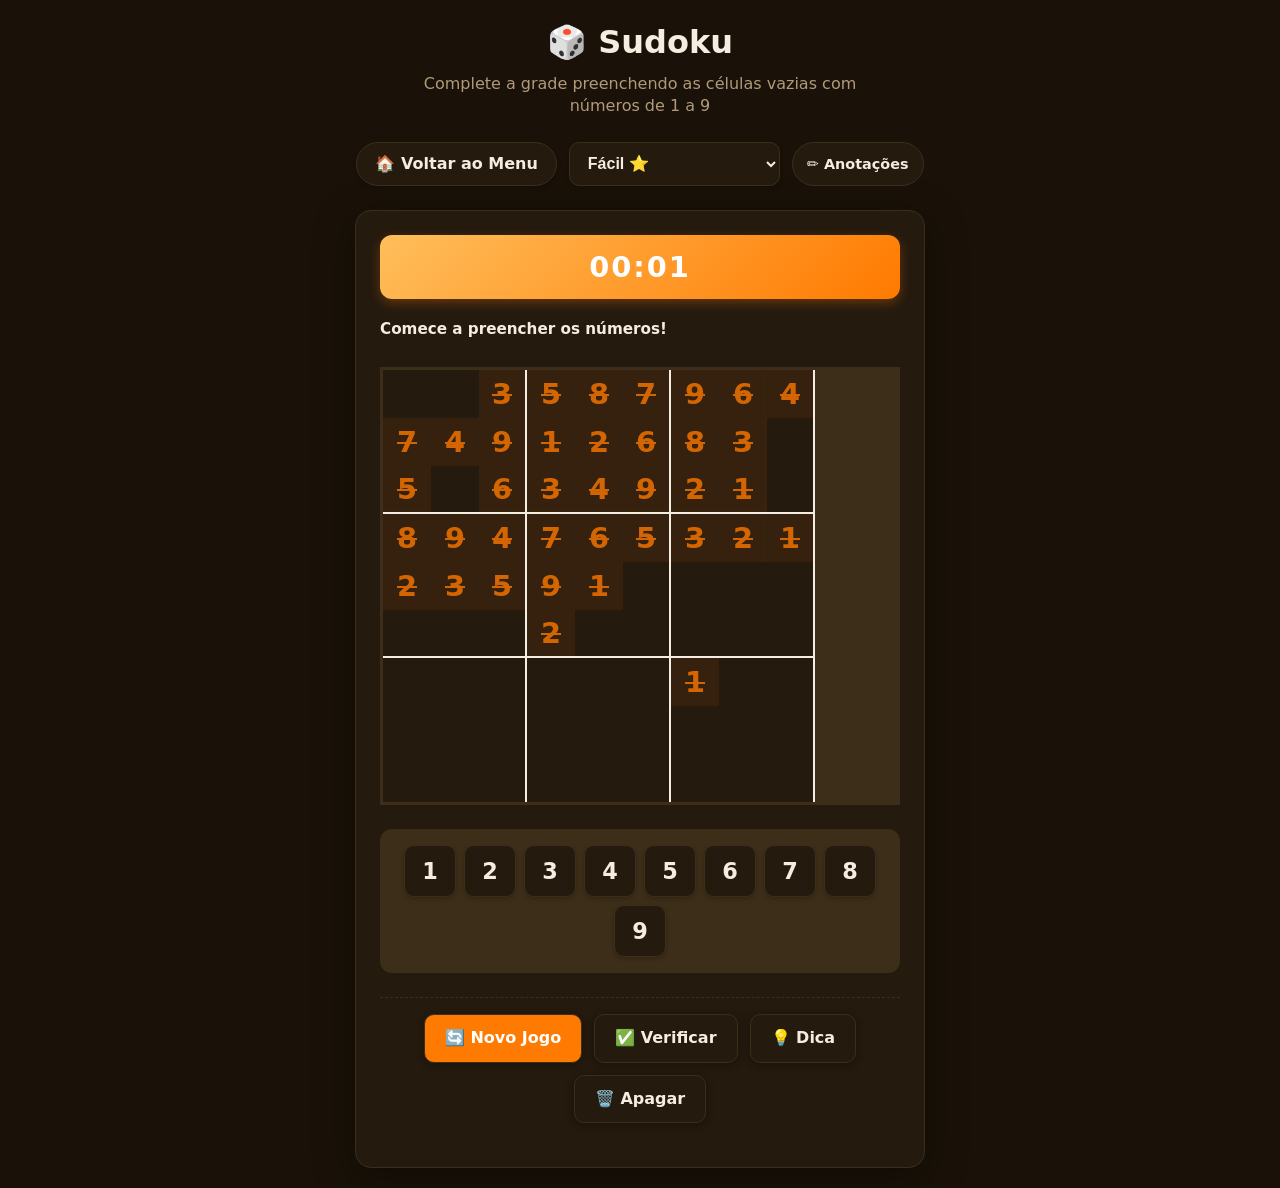
==== commit 19764a82: "Centraliza grade do Sudoku - Container com largura fixa de 520px - Grade perfeitamente centralizada " ====
--- a/desafios.html
+++ b/desafios.html
@@ -16,14 +16,14 @@
 .nav-top { display:flex; justify-content:center; gap:12px; margin-bottom:24px; flex-wrap:wrap; }
 .nav-top a { padding:10px 18px; border-radius:999px; border:1px solid var(--line); background:var(--card); color:var(--ink); text-decoration:none; font-weight:600; box-shadow:0 2px 4px rgba(0,0,0,0.2); }
 .nav-top a:hover { border-color:var(--acc); }
-#desafio-container { width: fit-content; margin: 0 auto; background:var(--card); border:1px solid var(--line); border-radius:16px; padding:24px; box-shadow:0 10px 40px rgba(0,0,0,0.4); }
-#sudoku-container { text-align:center; display:inline-block; }
+#desafio-container { width: 520px; margin: 0 auto; background:var(--card); border:1px solid var(--line); border-radius:16px; padding:24px; box-shadow:0 10px 40px rgba(0,0,0,0.4); }
+#sudoku-container { text-align:center; display:block; }
 .timer-container { background:linear-gradient(135deg, var(--acc-light) 0%, var(--acc) 100%); color:#fff; padding:12px 24px; border-radius:12px; margin-bottom:20px; box-shadow:0 4px 12px rgba(255,122,0,0.3); }
 #tempo { font-size:1.8rem; font-weight:800; letter-spacing:2px; }
 .status-bar { display:flex; justify-content:space-between; align-items:center; margin:20px 0 16px; flex-wrap:wrap; gap:12px; }
 .status-msg { color:var(--ink); font-weight:600; font-size:0.95rem; min-height:24px; }
 .niveis-select { padding:10px 14px; border-radius:10px; border:1px solid var(--line); background:var(--card); color:var(--ink); font-weight:600; font-size:1rem; box-shadow:0 2px 4px rgba(0,0,0,0.2); }
-#sudoku-grid { display:grid; grid-template-columns:repeat(9, 48px); grid-template-rows:repeat(9, 48px); background:var(--line); border:3px solid var(--line); margin:0 auto 24px; position: relative; }
+#sudoku-grid { display:grid; grid-template-columns:repeat(9, 48px); grid-template-rows:repeat(9, 48px); background:var(--line); border:3px solid var(--line); margin: 24px auto; position: relative; }
 .sudoku-cell { background:var(--card); display:flex; align-items:center; justify-content:center; position:relative; }
 .sudoku-cell:nth-child(3n) { border-right: 2px solid var(--ink); }
 .sudoku-cell:nth-child(n+19):nth-child(-n+27) { border-bottom: 2px solid var(--ink); }
@@ -39,12 +39,12 @@
 .sudoku-cell .notas { position:absolute; top:2px; left:2px; right:2px; bottom:2px; display:grid; grid-template-columns:repeat(3, 1fr); grid-template-rows:repeat(3, 1fr); pointer-events:none; }
 .nota { font-size:0.65rem; color:var(--mut); text-align:center; display:flex; align-items:center; justify-content:center; line-height:1; }
 .sudoku-input.resolved { text-decoration:line-through; color:var(--acc); opacity:0.8; background:rgba(255,122,0,0.1); }
-.numpad { display:flex; justify-content:center; flex-wrap:wrap; gap:8px; margin:24px 0; padding:16px; background:var(--line); border-radius:12px; width: fit-content; margin-left: auto; margin-right: auto; }
+.numpad { display:flex; justify-content:center; flex-wrap:wrap; gap:8px; margin:24px auto; padding:16px; background:var(--line); border-radius:12px; }
 .numpad button { width:52px; height:52px; border-radius:10px; border:1px solid var(--line); background:var(--card); color:var(--ink); font-size:1.4rem; font-weight:700; cursor:pointer; transition:all .2s; box-shadow:0 2px 4px rgba(0,0,0,0.2); }
 .numpad button:hover { transform:translateY(-2px); box-shadow:0 4px 8px rgba(0,0,0,0.3); background:var(--acc); color:#fff; }
 .numpad button:active { transform:translateY(0); }
 .numpad button.resolved { text-decoration:line-through; opacity:0.5; color: var(--acc); }
-.controls { display:flex; justify-content:center; gap:12px; flex-wrap:wrap; margin-top:20px; padding-top:16px; border-top:1px dashed var(--line); width: fit-content; margin-left: auto; margin-right: auto; }
+.controls { display:flex; justify-content:center; gap:12px; flex-wrap:wrap; margin:20px auto; padding-top:16px; border-top:1px dashed var(--line); }
 .controls .btn { padding:12px 20px; font-weight:600; box-shadow:0 2px 8px rgba(0,0,0,0.3); transition:all .2s; }
 .controls .btn:hover { transform:translateY(-2px); box-shadow:0 4px 12px rgba(255,122,0,0.4); }
 .btn-primary { background:var(--acc); color:#fff; }
